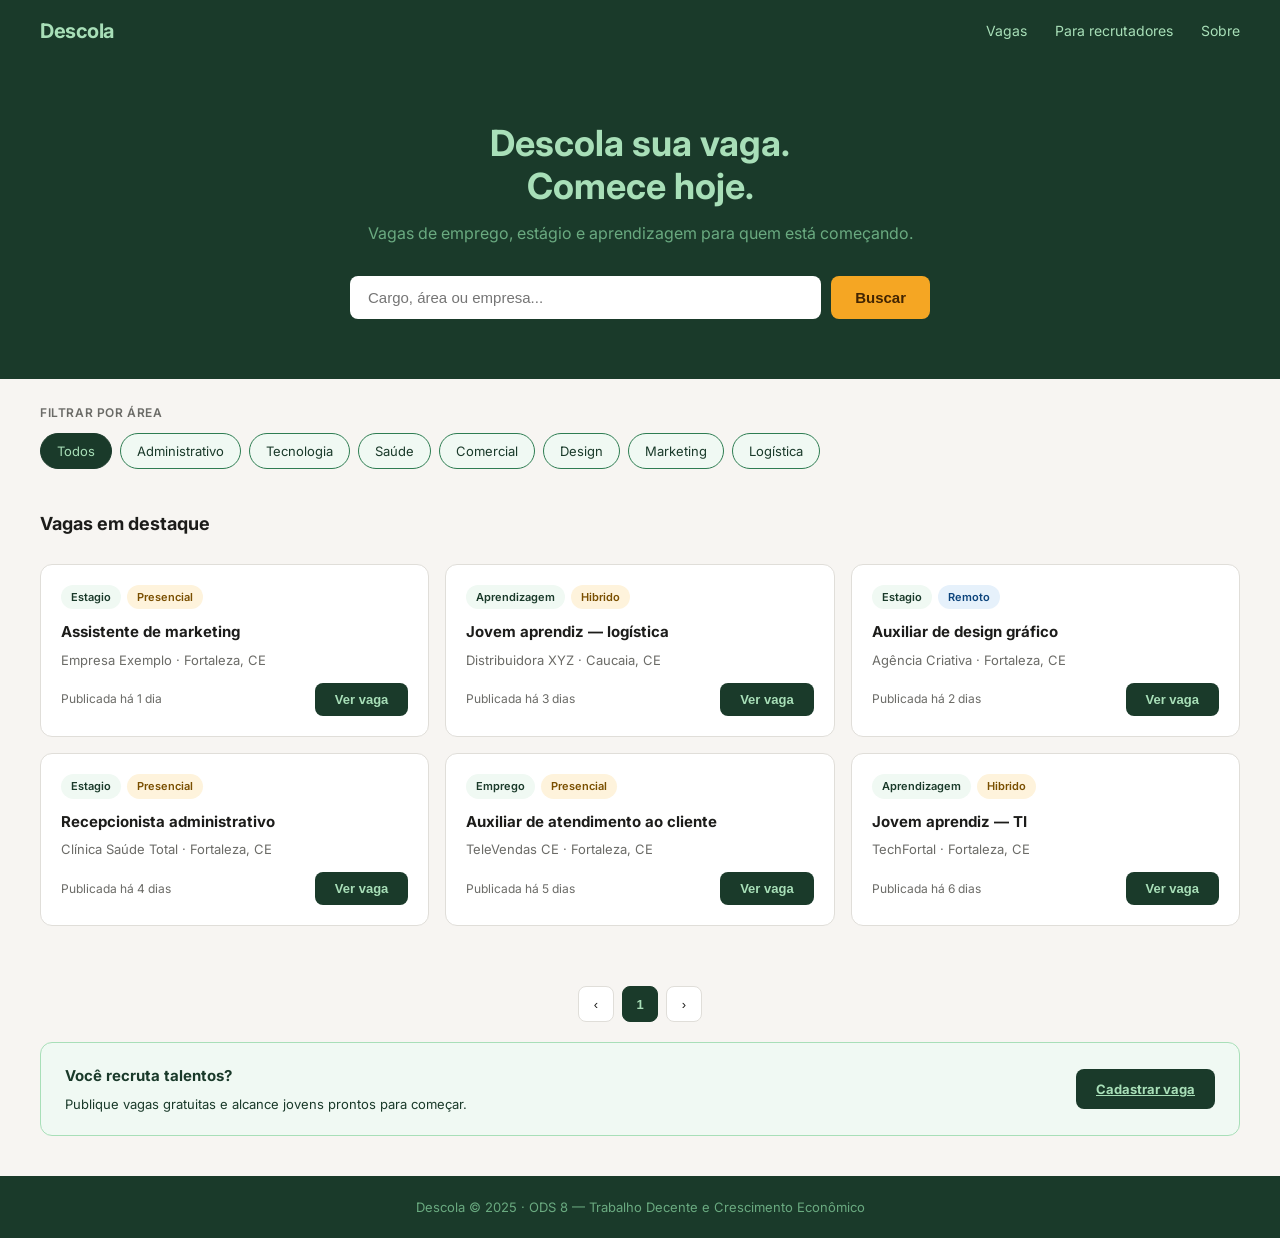
==== index.html @ 8a21354d "Versão inicial (antes das alterações de acessibilidade)" ====
<!DOCTYPE html>
<!-- DÍVIDA TÉCNICA: sem atributo lang -->
<html>
<head>
  <meta charset="UTF-8">
  <!-- DÍVIDA TÉCNICA: sem meta viewport — não responsivo -->
  <title>Descola</title>
  <link rel="preconnect" href="https://fonts.googleapis.com">
  <link href="https://fonts.googleapis.com/css2?family=Inter:wght@400;600;700&display=swap" rel="stylesheet">
  <link rel="stylesheet" href="css/style.css">
</head>
<body>

  <!-- DÍVIDA TÉCNICA: nav sem role="navigation" e sem aria-label -->
  <nav>
    <a href="index.html" class="logo">Descola</a>
    <ul>
      <li><a href="vagas.html">Vagas</a></li>
      <li><a href="painel.html">Para recrutadores</a></li>
      <li><a href="sobre.html">Sobre</a></li>
    </ul>
  </nav>

  <!-- DÍVIDA TÉCNICA: section sem aria-labelledby -->
  <section class="hero">
    <!-- DÍVIDA TÉCNICA: h1 sem id para referência -->
    <h1>Descola sua vaga.<br>Comece hoje.</h1>
    <p>Vagas de emprego, estágio e aprendizagem para quem está começando.</p>
    <!-- DÍVIDA TÉCNICA: form sem role="search" e sem label no input -->
    <form class="busca-form" id="form-busca">
      <input type="text" id="busca" placeholder="Cargo, área ou empresa..." />
      <button type="submit">Buscar</button>
    </form>
  </section>

  <div class="filtros">
    <p>Filtrar por área</p>
    <!-- DÍVIDA TÉCNICA: chips sem role="group", sem aria-label, sem role="button" -->
    <div class="chips">
      <span class="chip chip-ativo" data-tipo="todos" onclick="ativarChip(this)">Todos</span>
      <span class="chip" data-tipo="Administrativo" onclick="ativarChip(this)">Administrativo</span>
      <span class="chip" data-tipo="Tecnologia" onclick="ativarChip(this)">Tecnologia</span>
      <span class="chip" data-tipo="Saúde" onclick="ativarChip(this)">Saúde</span>
      <span class="chip" data-tipo="Comercial" onclick="ativarChip(this)">Comercial</span>
      <span class="chip" data-tipo="Design" onclick="ativarChip(this)">Design</span>
      <span class="chip" data-tipo="Marketing" onclick="ativarChip(this)">Marketing</span>
      <span class="chip" data-tipo="Logistica" onclick="ativarChip(this)">Logística</span>
    </div>
  </div>

  <div class="secao">
    <!-- DÍVIDA TÉCNICA: id no h2 mas sem aria-labelledby na section pai -->
    <h2>Vagas em destaque</h2>
    <!-- DÍVIDA TÉCNICA: sem aria-live para anunciar resultado de busca -->
    <p id="contador" style="font-size:13px;color:#6B6B67;margin-bottom:16px;"></p>
  </div>

  <!-- DÍVIDA TÉCNICA: grid de cards sem role, sem aria-label -->
  <div class="vagas-grid" id="vagas-container"></div>

  <div class="paginacao" id="paginacao"></div>

  <!-- DÍVIDA TÉCNICA: div sem role="complementary" -->
  <div style="background:#F0F9F3;border:0.5px solid #A8DFB8;border-radius:12px;margin:0 40px 40px;padding:20px 24px;display:flex;align-items:center;justify-content:space-between;gap:16px;">
    <div>
      <strong style="display:block;font-size:15px;color:#1A3A2A;margin-bottom:4px;">Você recruta talentos?</strong>
      <p style="font-size:13px;color:#1A3A2A;">Publique vagas gratuitas e alcance jovens prontos para começar.</p>
    </div>
    <a href="painel.html" class="btn-primary" style="white-space:nowrap;">Cadastrar vaga</a>
  </div>

  <!-- DÍVIDA TÉCNICA: footer sem role="contentinfo" -->
  <footer>
    <p>Descola &copy; 2025 · ODS 8 — Trabalho Decente e Crescimento Econômico</p>
  </footer>

  <script src="js/main.js"></script>
</body>
</html>
---- css/style.css ----
/* VERSÃO ANTES — contém dívidas técnicas propositais para fins acadêmicos */
/* Problemas: sem variáveis CSS, valores mágicos, seletores muito específicos,
   propriedades redundantes, sem foco visível acessível, cores hardcoded */

* {
  margin: 0;
  padding: 0;
  box-sizing: border-box;
}

body {
  font-family: 'Inter', sans-serif;
  background-color: #F7F5F2;
  color: #1C1C1A;
  font-size: 15px;
  line-height: 1.7;
}

/* NAVBAR */
nav {
  background-color: #1A3A2A;
  padding: 14px 40px;
  display: flex;
  align-items: center;
  justify-content: space-between;
}

nav .logo {
  color: #A8DFB8;
  font-size: 20px;
  font-weight: 700;
  letter-spacing: -0.5px;
  text-decoration: none;
}

nav ul {
  list-style: none;
  display: flex;
  gap: 28px;
}

nav ul li a {
  color: #A8DFB8;
  text-decoration: none;
  font-size: 14px;
}

nav ul li a:hover {
  color: #ffffff;
}

/* HERO */
.hero {
  background-color: #1A3A2A;
  padding: 60px 40px;
  text-align: center;
}

.hero h1 {
  color: #A8DFB8;
  font-size: 36px;
  font-weight: 700;
  margin-bottom: 12px;
  line-height: 1.2;
}

.hero p {
  color: #6aaa80;
  font-size: 16px;
  margin-bottom: 28px;
}

/* BUSCA */
.busca-form {
  display: flex;
  max-width: 580px;
  margin: 0 auto;
  gap: 10px;
}

.busca-form input {
  flex: 1;
  padding: 13px 18px;
  border-radius: 8px;
  border: none;
  font-size: 15px;
  background: #ffffff;
  color: #1C1C1A;
  outline: none;
}

.busca-form button {
  padding: 13px 24px;
  border-radius: 8px;
  background: #F5A623;
  border: none;
  color: #412402;
  font-size: 15px;
  font-weight: 700;
  cursor: pointer;
}

/* DÍVIDA TÉCNICA: sem :focus-visible — usuários de teclado não veem foco */
.busca-form input:focus {
  outline: none;
}

/* FILTROS */
.filtros {
  padding: 24px 40px 8px;
}

.filtros p {
  font-size: 12px;
  color: #6B6B67;
  font-weight: 600;
  text-transform: uppercase;
  letter-spacing: 0.05em;
  margin-bottom: 10px;
}

.chips {
  display: flex;
  gap: 8px;
  flex-wrap: wrap;
}

.chip {
  padding: 6px 16px;
  border-radius: 20px;
  font-size: 13px;
  border: 1px solid #2E7D52;
  color: #1A3A2A;
  background: #F0F9F3;
  cursor: pointer;
}

/* DÍVIDA TÉCNICA: seletor excessivamente específico */
div.filtros > div.chips > span.chip.chip-ativo {
  background: #1A3A2A;
  color: #A8DFB8;
  border-color: #1A3A2A;
}

/* SEÇÕES */
.secao {
  padding: 32px 40px 8px;
}

.secao h2 {
  font-size: 18px;
  font-weight: 700;
  color: #1C1C1A;
  margin-bottom: 16px;
}

/* CARDS DE VAGA */
.vagas-grid {
  display: grid;
  grid-template-columns: repeat(auto-fill, minmax(320px, 1fr));
  gap: 16px;
  padding: 0 40px 40px;
}

/* DÍVIDA TÉCNICA: valores mágicos sem variáveis */
.card-vaga {
  background: #ffffff;
  border: 0.5px solid #E0DED9;
  border-radius: 12px;
  padding: 20px;
  cursor: pointer;
  transition: border-color 0.2s;
}

.card-vaga:hover {
  border-color: #2E7D52;
}

.card-vaga .badges {
  display: flex;
  gap: 6px;
  margin-bottom: 10px;
}

/* DÍVIDA TÉCNICA: mesma cor definida 3 vezes ao invés de variável */
.badge-tipo {
  background: #F0F9F3;
  color: #1A3A2A;
  font-size: 11px;
  font-weight: 600;
  padding: 3px 10px;
  border-radius: 20px;
}

.badge-modalidade-presencial {
  background: #FEF3DC;
  color: #7A4F00;
  font-size: 11px;
  font-weight: 600;
  padding: 3px 10px;
  border-radius: 20px;
}

.badge-modalidade-hibrido {
  background: #FEF3DC;
  color: #7A4F00;
  font-size: 11px;
  font-weight: 600;
  padding: 3px 10px;
  border-radius: 20px;
}

.badge-modalidade-remoto {
  background: #E6F1FB;
  color: #0C447C;
  font-size: 11px;
  font-weight: 600;
  padding: 3px 10px;
  border-radius: 20px;
}

.card-vaga h3 {
  font-size: 15px;
  font-weight: 700;
  color: #1C1C1A;
  margin-bottom: 4px;
}

.card-vaga .empresa {
  font-size: 13px;
  color: #6B6B67;
  margin-bottom: 12px;
}

.card-vaga .rodape {
  display: flex;
  justify-content: space-between;
  align-items: center;
}

.card-vaga .tempo {
  font-size: 12px;
  color: #6B6B67;
}

/* BOTÕES */
.btn-primary {
  padding: 9px 20px;
  border-radius: 8px;
  background: #1A3A2A;
  border: none;
  color: #A8DFB8;
  font-size: 13px;
  font-weight: 700;
  cursor: pointer;
}

.btn-primary:hover {
  background: #2E7D52;
}

.btn-secondary {
  padding: 9px 20px;
  border-radius: 8px;
  background: transparent;
  border: 1.5px solid #1A3A2A;
  color: #1A3A2A;
  font-size: 13px;
  font-weight: 700;
  cursor: pointer;
}

/* DETALHE DA VAGA */
.detalhe-container {
  max-width: 760px;
  margin: 40px auto;
  padding: 0 20px;
}

.detalhe-header {
  background: #ffffff;
  border: 0.5px solid #E0DED9;
  border-radius: 12px;
  padding: 28px;
  margin-bottom: 20px;
}

.detalhe-header h1 {
  font-size: 24px;
  font-weight: 700;
  color: #1C1C1A;
  margin: 10px 0 6px;
}

.detalhe-header .empresa-local {
  font-size: 14px;
  color: #6B6B67;
  margin-bottom: 20px;
}

.meta-grid {
  display: grid;
  grid-template-columns: 1fr 1fr 1fr 1fr;
  gap: 12px;
  margin-bottom: 20px;
}

.meta-item {
  background: #F7F5F2;
  border-radius: 8px;
  padding: 12px;
}

.meta-item .meta-label {
  font-size: 10px;
  color: #6B6B67;
  font-weight: 600;
  text-transform: uppercase;
  margin-bottom: 4px;
}

.meta-item .meta-valor {
  font-size: 14px;
  font-weight: 700;
  color: #1C1C1A;
}

.cta-bar {
  display: flex;
  gap: 12px;
}

.secao-detalhe {
  background: #ffffff;
  border: 0.5px solid #E0DED9;
  border-radius: 12px;
  padding: 24px;
  margin-bottom: 16px;
}

.secao-detalhe h2 {
  font-size: 16px;
  font-weight: 700;
  color: #1A3A2A;
  border-bottom: 2px solid #A8DFB8;
  padding-bottom: 8px;
  margin-bottom: 14px;
}

.secao-detalhe p {
  font-size: 14px;
  color: #1C1C1A;
  line-height: 1.7;
}

.req-lista {
  list-style: none;
  padding: 0;
}

.req-lista li {
  font-size: 14px;
  color: #1C1C1A;
  padding: 5px 0;
  padding-left: 18px;
  position: relative;
}

.req-lista li::before {
  content: "•";
  color: #2E7D52;
  font-weight: 700;
  position: absolute;
  left: 0;
}

.beneficios-grid {
  display: grid;
  grid-template-columns: 1fr 1fr;
  gap: 8px;
}

.beneficio-item {
  background: #F0F9F3;
  border-radius: 8px;
  padding: 10px 14px;
  font-size: 13px;
  color: #1A3A2A;
  font-weight: 600;
}

.alerta-fraude {
  background: #FEF3DC;
  border: 1px solid #F5A623;
  border-radius: 8px;
  padding: 14px 18px;
  font-size: 13px;
  color: #7A4F00;
  margin-bottom: 16px;
}

/* FORMULÁRIO */
.form-container {
  max-width: 600px;
  margin: 40px auto;
  padding: 0 20px;
}

.form-card {
  background: #ffffff;
  border: 0.5px solid #E0DED9;
  border-radius: 12px;
  padding: 32px;
}

.form-card h1 {
  font-size: 20px;
  font-weight: 700;
  color: #1C1C1A;
  margin-bottom: 6px;
}

.form-card .form-subtitulo {
  font-size: 13px;
  color: #6B6B67;
  margin-bottom: 24px;
}

/* DÍVIDA TÉCNICA: campo sem label associado via for/id em alguns casos */
.campo {
  margin-bottom: 18px;
}

.campo label {
  display: block;
  font-size: 13px;
  font-weight: 600;
  color: #1C1C1A;
  margin-bottom: 6px;
}

.campo input,
.campo select,
.campo textarea {
  width: 100%;
  padding: 10px 14px;
  border: 1px solid #E0DED9;
  border-radius: 8px;
  font-size: 14px;
  background: #ffffff;
  color: #1C1C1A;
  outline: none;
  font-family: 'Inter', sans-serif;
}

/* DÍVIDA TÉCNICA: sem :focus-visible nos inputs */
.campo input:focus,
.campo select:focus,
.campo textarea:focus {
  border-color: #2E7D52;
}

.campo textarea {
  min-height: 100px;
  resize: vertical;
}

.campo .dica {
  font-size: 11px;
  color: #6B6B67;
  margin-top: 4px;
}

.upload-area {
  border: 2px dashed #A8DFB8;
  border-radius: 8px;
  padding: 24px;
  text-align: center;
  background: #F0F9F3;
  cursor: pointer;
}

.upload-area p {
  font-size: 13px;
  color: #1A3A2A;
  font-weight: 600;
  margin-bottom: 4px;
}

.upload-area span {
  font-size: 12px;
  color: #6B6B67;
}

.checkbox-row {
  display: flex;
  gap: 10px;
  align-items: flex-start;
  margin-bottom: 24px;
}

.checkbox-row input {
  margin-top: 3px;
  accent-color: #1A3A2A;
}

.checkbox-row span {
  font-size: 13px;
  color: #6B6B67;
  line-height: 1.5;
}

.form-actions {
  display: flex;
  flex-direction: column;
  gap: 10px;
}

/* PAINEL */
.painel-container {
  max-width: 900px;
  margin: 40px auto;
  padding: 0 20px;
}

.painel-header {
  display: flex;
  justify-content: space-between;
  align-items: center;
  margin-bottom: 24px;
}

.painel-header h1 {
  font-size: 22px;
  font-weight: 700;
  color: #1C1C1A;
}

.painel-header p {
  font-size: 13px;
  color: #6B6B67;
}

.metricas-grid {
  display: grid;
  grid-template-columns: repeat(3, 1fr);
  gap: 16px;
  margin-bottom: 32px;
}

.metrica-card {
  background: #ffffff;
  border: 0.5px solid #E0DED9;
  border-radius: 12px;
  padding: 20px;
  text-align: center;
}

.metrica-card .val {
  font-size: 32px;
  font-weight: 700;
  color: #1A3A2A;
}

.metrica-card .lbl {
  font-size: 12px;
  color: #6B6B67;
  margin-top: 4px;
}

.vagas-lista {
  display: flex;
  flex-direction: column;
  gap: 12px;
  margin-bottom: 32px;
}

.vaga-rec-item {
  background: #ffffff;
  border: 0.5px solid #E0DED9;
  border-radius: 12px;
  padding: 18px 20px;
}

.vaga-rec-top {
  display: flex;
  justify-content: space-between;
  align-items: flex-start;
  margin-bottom: 12px;
}

.vaga-rec-top h3 {
  font-size: 15px;
  font-weight: 700;
  color: #1C1C1A;
  margin-bottom: 3px;
}

.vaga-rec-top .meta {
  font-size: 12px;
  color: #6B6B67;
}

.status-ativa {
  background: #F0F9F3;
  color: #1A3A2A;
  font-size: 11px;
  font-weight: 600;
  padding: 4px 12px;
  border-radius: 20px;
}

.status-encerrada {
  background: #F1EFE8;
  color: #5F5E5A;
  font-size: 11px;
  font-weight: 600;
  padding: 4px 12px;
  border-radius: 20px;
}

.vaga-rec-acoes {
  display: flex;
  gap: 8px;
  border-top: 0.5px solid #E0DED9;
  padding-top: 12px;
}

.btn-xs {
  padding: 5px 14px;
  border-radius: 6px;
  font-size: 12px;
  font-weight: 600;
  border: none;
  cursor: pointer;
}

.btn-xs-ver { background: #F0F9F3; color: #1A3A2A; }
.btn-xs-editar { background: transparent; border: 0.5px solid #E0DED9 !important; color: #6B6B67; }
.btn-xs-encerrar { background: #FCEBEB; color: #A32D2D; }

/* LOGIN */
.login-container {
  min-height: 80vh;
  display: flex;
  align-items: center;
  justify-content: center;
  padding: 40px 20px;
}

.login-card {
  background: #ffffff;
  border: 0.5px solid #E0DED9;
  border-radius: 12px;
  padding: 40px;
  width: 100%;
  max-width: 400px;
}

.login-card h1 {
  font-size: 20px;
  font-weight: 700;
  color: #1C1C1A;
  margin-bottom: 6px;
}

.login-card p {
  font-size: 13px;
  color: #6B6B67;
  margin-bottom: 28px;
}

/* SOBRE */
.sobre-container {
  max-width: 760px;
  margin: 0 auto;
  padding: 40px 20px;
}

.sobre-hero {
  background: #1A3A2A;
  border-radius: 16px;
  padding: 48px 40px;
  margin-bottom: 32px;
}

.sobre-hero h1 {
  color: #A8DFB8;
  font-size: 28px;
  font-weight: 700;
  margin-bottom: 12px;
  line-height: 1.3;
}

.sobre-hero p {
  color: #6aaa80;
  font-size: 15px;
  line-height: 1.7;
}

.ods-banner {
  background: #F0F9F3;
  border-left: 4px solid #1A3A2A;
  border-radius: 0 8px 8px 0;
  padding: 16px 20px;
  margin-bottom: 32px;
}

.ods-banner strong {
  display: block;
  font-size: 14px;
  color: #1A3A2A;
  margin-bottom: 4px;
}

.ods-banner p {
  font-size: 13px;
  color: #1A3A2A;
  line-height: 1.6;
}

.como-lista {
  display: flex;
  flex-direction: column;
  gap: 12px;
  margin-bottom: 32px;
}

.como-item {
  display: flex;
  gap: 16px;
  align-items: flex-start;
  background: #ffffff;
  border: 0.5px solid #E0DED9;
  border-radius: 10px;
  padding: 16px;
}

.como-num {
  width: 32px;
  height: 32px;
  border-radius: 50%;
  background: #1A3A2A;
  color: #A8DFB8;
  font-size: 14px;
  font-weight: 700;
  display: flex;
  align-items: center;
  justify-content: center;
  flex-shrink: 0;
}

.como-item strong {
  display: block;
  font-size: 14px;
  color: #1C1C1A;
  margin-bottom: 2px;
}

.como-item p {
  font-size: 13px;
  color: #6B6B67;
}

.faq-lista {
  display: flex;
  flex-direction: column;
  gap: 8px;
  margin-bottom: 32px;
}

.faq-item {
  background: #ffffff;
  border: 0.5px solid #E0DED9;
  border-radius: 8px;
  overflow: hidden;
}

.faq-pergunta {
  width: 100%;
  text-align: left;
  padding: 14px 18px;
  font-size: 14px;
  font-weight: 600;
  color: #1C1C1A;
  background: none;
  border: none;
  cursor: pointer;
  display: flex;
  justify-content: space-between;
  align-items: center;
}

.faq-resposta {
  padding: 0 18px 14px;
  font-size: 13px;
  color: #6B6B67;
  line-height: 1.6;
  display: none;
}

.faq-resposta.aberta {
  display: block;
}

.contato-grid {
  display: grid;
  grid-template-columns: 1fr 1fr;
  gap: 12px;
  margin-bottom: 24px;
}

.contato-item {
  background: #ffffff;
  border: 0.5px solid #E0DED9;
  border-radius: 8px;
  padding: 14px;
}

.contato-item span {
  display: block;
  font-size: 11px;
  color: #6B6B67;
  font-weight: 600;
  text-transform: uppercase;
  margin-bottom: 4px;
}

.contato-item a {
  font-size: 14px;
  color: #2E7D52;
  text-decoration: none;
}

/* FOOTER */
footer {
  background: #1A3A2A;
  padding: 20px 40px;
  text-align: center;
}

footer p {
  color: #6aaa80;
  font-size: 13px;
}

/* PAGINAÇÃO */
.paginacao {
  display: flex;
  justify-content: center;
  gap: 8px;
  padding: 20px 40px;
}

.pag-btn {
  width: 36px;
  height: 36px;
  border-radius: 8px;
  border: 0.5px solid #E0DED9;
  background: #ffffff;
  font-size: 13px;
  color: #1C1C1A;
  cursor: pointer;
  display: flex;
  align-items: center;
  justify-content: center;
}

.pag-btn.ativo {
  background: #1A3A2A;
  color: #A8DFB8;
  border-color: #1A3A2A;
  font-weight: 700;
}

/* UTILITÁRIOS */
.text-center { text-align: center; }
.mt-8 { margin-top: 8px; }
.mb-16 { margin-bottom: 16px; }

/* DÍVIDA TÉCNICA: sem media queries — não responsivo */
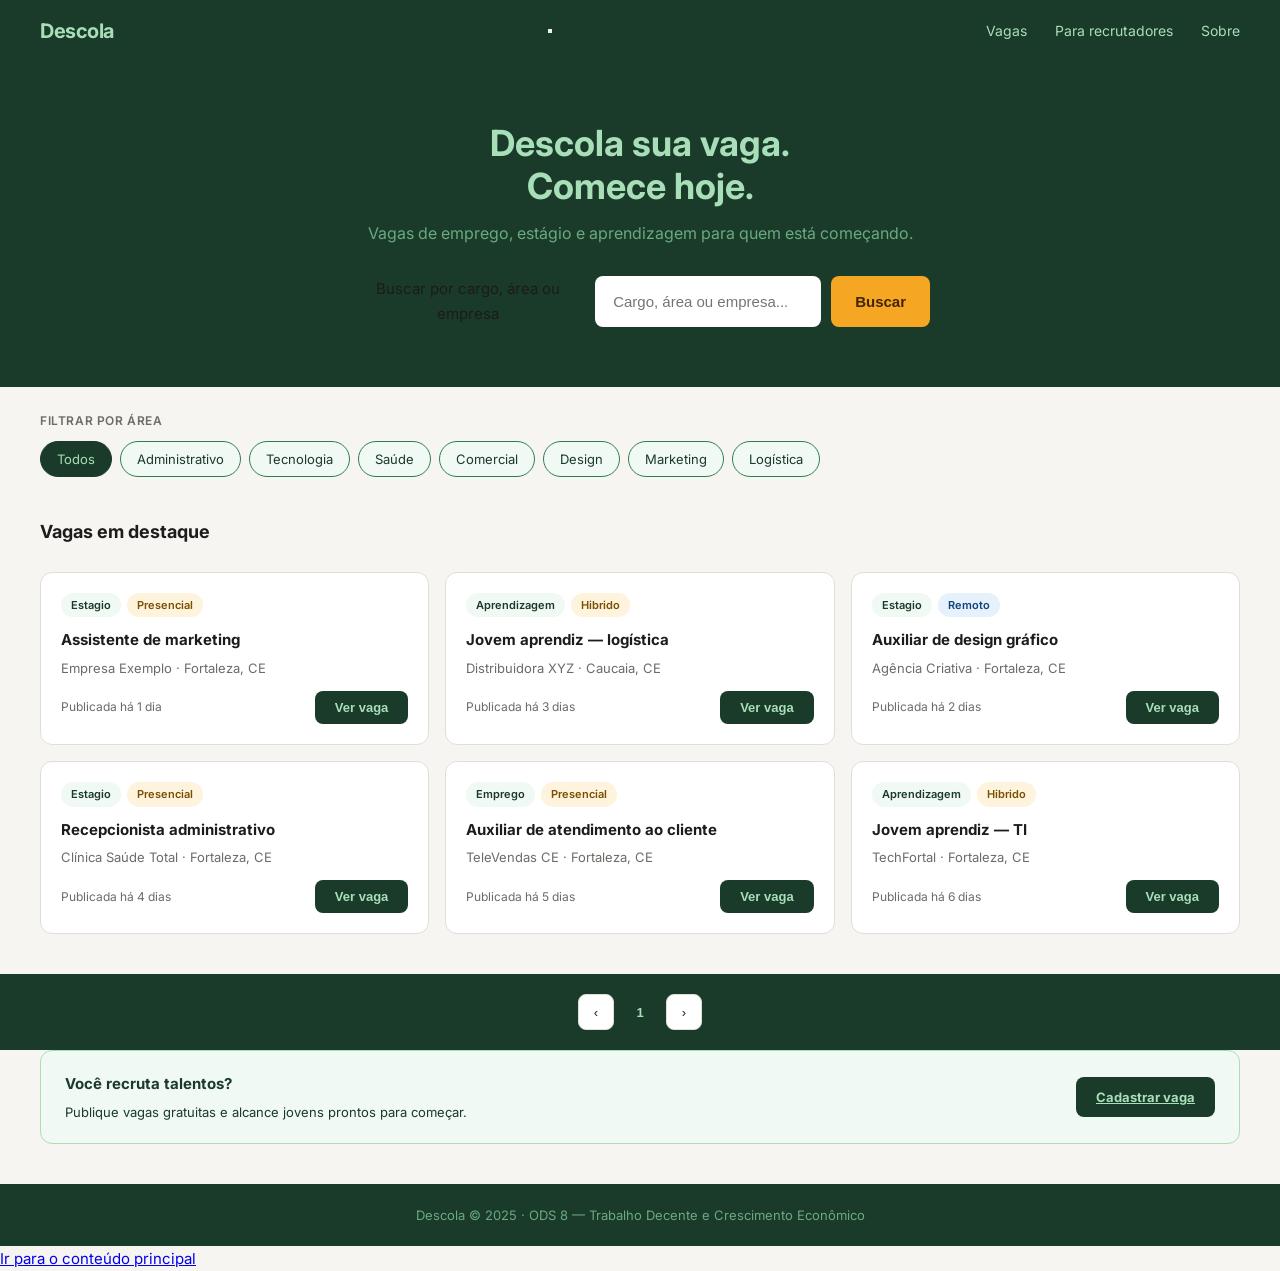
==== commit 49524d5a: "correções no index" ====
--- a/index.html
+++ b/index.html
@@ -1,79 +1,129 @@
 <!DOCTYPE html>
-<!-- DÍVIDA TÉCNICA: sem atributo lang -->
-<html>
+<!-- CORREÇÃO P8-C3: lang="pt-BR" adicionado -->
+<html lang="pt-BR">
 <head>
   <meta charset="UTF-8">
-  <!-- DÍVIDA TÉCNICA: sem meta viewport — não responsivo -->
-  <title>Descola</title>
+  <!-- CORREÇÃO P8-A1: meta viewport adicionado -->
+  <meta name="viewport" content="width=device-width, initial-scale=1.0">
+  <meta name="description" content="Descola — Vagas de emprego, estágio e aprendizagem para jovens em situação de vulnerabilidade.">
+  <title>Descola — Descole sua vaga</title>
   <link rel="preconnect" href="https://fonts.googleapis.com">
-  <link href="https://fonts.googleapis.com/css2?family=Inter:wght@400;600;700&display=swap" rel="stylesheet">
+  <link href="https://fonts.googleapis.com/css2?family=Inter:wght@400;600;700&display=swap&display=swap" rel="stylesheet">
   <link rel="stylesheet" href="css/style.css">
 </head>
 <body>
 
-  <!-- DÍVIDA TÉCNICA: nav sem role="navigation" e sem aria-label -->
-  <nav>
-    <a href="index.html" class="logo">Descola</a>
-    <ul>
+  <!-- CORREÇÃO P8-A2: role="navigation" e aria-label adicionados -->
+  <nav role="navigation" aria-label="Navegação principal">
+    <a href="index.html" class="logo" aria-label="Descola — Página inicial">Descola</a>
+    <button class="nav-toggle" aria-controls="nav-menu" aria-expanded="false" aria-label="Abrir menu de navegação">
+      <span></span><span></span><span></span>
+    </button>
+    <ul id="nav-menu">
+      <!-- CORREÇÃO P8-M6: aria-current="page" no link ativo -->
       <li><a href="vagas.html">Vagas</a></li>
       <li><a href="painel.html">Para recrutadores</a></li>
       <li><a href="sobre.html">Sobre</a></li>
     </ul>
   </nav>
 
-  <!-- DÍVIDA TÉCNICA: section sem aria-labelledby -->
-  <section class="hero">
-    <!-- DÍVIDA TÉCNICA: h1 sem id para referência -->
-    <h1>Descola sua vaga.<br>Comece hoje.</h1>
-    <p>Vagas de emprego, estágio e aprendizagem para quem está começando.</p>
-    <!-- DÍVIDA TÉCNICA: form sem role="search" e sem label no input -->
-    <form class="busca-form" id="form-busca">
-      <input type="text" id="busca" placeholder="Cargo, área ou empresa..." />
-      <button type="submit">Buscar</button>
-    </form>
-  </section>
+  <!-- CORREÇÃO P8-A2: role="main" adicionado -->
+  <main id="conteudo-principal" role="main">
 
-  <div class="filtros">
-    <p>Filtrar por área</p>
-    <!-- DÍVIDA TÉCNICA: chips sem role="group", sem aria-label, sem role="button" -->
-    <div class="chips">
-      <span class="chip chip-ativo" data-tipo="todos" onclick="ativarChip(this)">Todos</span>
-      <span class="chip" data-tipo="Administrativo" onclick="ativarChip(this)">Administrativo</span>
-      <span class="chip" data-tipo="Tecnologia" onclick="ativarChip(this)">Tecnologia</span>
-      <span class="chip" data-tipo="Saúde" onclick="ativarChip(this)">Saúde</span>
-      <span class="chip" data-tipo="Comercial" onclick="ativarChip(this)">Comercial</span>
-      <span class="chip" data-tipo="Design" onclick="ativarChip(this)">Design</span>
-      <span class="chip" data-tipo="Marketing" onclick="ativarChip(this)">Marketing</span>
-      <span class="chip" data-tipo="Logistica" onclick="ativarChip(this)">Logística</span>
+    <section class="hero" aria-labelledby="hero-titulo">
+      <h1 id="hero-titulo">Descola sua vaga.<br>Comece hoje.</h1>
+      <p>Vagas de emprego, estágio e aprendizagem para quem está começando.</p>
+      <!-- CORREÇÃO P8-A2: role="search" adicionado no formulário de busca -->
+      <form class="busca-form" id="form-busca" role="search" aria-label="Buscar vagas">
+        <label for="busca" class="sr-only">Buscar por cargo, área ou empresa</label>
+        <input type="search" id="busca" name="busca"
+               placeholder="Cargo, área ou empresa..."
+               aria-label="Buscar por cargo, área ou empresa" />
+        <button type="submit">Buscar</button>
+      </form>
+    </section>
+
+    <div class="filtros">
+      <p id="label-filtros">Filtrar por área</p>
+      <!-- CORREÇÃO P8-M1: role="group", aria-labelledby e role="button" + tabindex nos chips -->
+      <div class="chips" role="group" aria-labelledby="label-filtros">
+        <span class="chip chip-ativo" role="button" tabindex="0"
+              data-tipo="todos" aria-pressed="true"
+              onclick="ativarChip(this)"
+              onkeydown="if(event.key==='Enter'||event.key===' '){ativarChip(this)}">Todos</span>
+        <span class="chip" role="button" tabindex="0"
+              data-tipo="Administrativo" aria-pressed="false"
+              onclick="ativarChip(this)"
+              onkeydown="if(event.key==='Enter'||event.key===' '){ativarChip(this)}">Administrativo</span>
+        <span class="chip" role="button" tabindex="0"
+              data-tipo="Tecnologia" aria-pressed="false"
+              onclick="ativarChip(this)"
+              onkeydown="if(event.key==='Enter'||event.key===' '){ativarChip(this)}">Tecnologia</span>
+        <span class="chip" role="button" tabindex="0"
+              data-tipo="Saúde" aria-pressed="false"
+              onclick="ativarChip(this)"
+              onkeydown="if(event.key==='Enter'||event.key===' '){ativarChip(this)}">Saúde</span>
+        <span class="chip" role="button" tabindex="0"
+              data-tipo="Comercial" aria-pressed="false"
+              onclick="ativarChip(this)"
+              onkeydown="if(event.key==='Enter'||event.key===' '){ativarChip(this)}">Comercial</span>
+        <span class="chip" role="button" tabindex="0"
+              data-tipo="Design" aria-pressed="false"
+              onclick="ativarChip(this)"
+              onkeydown="if(event.key==='Enter'||event.key===' '){ativarChip(this)}">Design</span>
+        <span class="chip" role="button" tabindex="0"
+              data-tipo="Marketing" aria-pressed="false"
+              onclick="ativarChip(this)"
+              onkeydown="if(event.key==='Enter'||event.key===' '){ativarChip(this)}">Marketing</span>
+        <span class="chip" role="button" tabindex="0"
+              data-tipo="Logistica" aria-pressed="false"
+              onclick="ativarChip(this)"
+              onkeydown="if(event.key==='Enter'||event.key===' '){ativarChip(this)}">Logística</span>
+      </div>
     </div>
-  </div>
 
-  <div class="secao">
-    <!-- DÍVIDA TÉCNICA: id no h2 mas sem aria-labelledby na section pai -->
-    <h2>Vagas em destaque</h2>
-    <!-- DÍVIDA TÉCNICA: sem aria-live para anunciar resultado de busca -->
-    <p id="contador" style="font-size:13px;color:#6B6B67;margin-bottom:16px;"></p>
-  </div>
+    <section class="secao" aria-labelledby="titulo-destaques">
+      <h2 id="titulo-destaques">Vagas em destaque</h2>
+      <!-- CORREÇÃO P8-M3: aria-live="polite" e role="status" no contador -->
+      <p id="contador" role="status" aria-live="polite" aria-atomic="true"
+         style="font-size:13px;color:#6B6B67;margin-bottom:16px;"></p>
+    </section>
 
-  <!-- DÍVIDA TÉCNICA: grid de cards sem role, sem aria-label -->
-  <div class="vagas-grid" id="vagas-container"></div>
+    <!-- CORREÇÃO P8-A2: role="region" e aria-label na grid de cards -->
+    <div class="vagas-grid" id="vagas-container"
+         role="region" aria-label="Lista de vagas"></div>
 
-  <div class="paginacao" id="paginacao"></div>
+    <nav class="paginacao" id="paginacao" aria-label="Paginação de vagas"></nav>
 
-  <!-- DÍVIDA TÉCNICA: div sem role="complementary" -->
-  <div style="background:#F0F9F3;border:0.5px solid #A8DFB8;border-radius:12px;margin:0 40px 40px;padding:20px 24px;display:flex;align-items:center;justify-content:space-between;gap:16px;">
-    <div>
-      <strong style="display:block;font-size:15px;color:#1A3A2A;margin-bottom:4px;">Você recruta talentos?</strong>
-      <p style="font-size:13px;color:#1A3A2A;">Publique vagas gratuitas e alcance jovens prontos para começar.</p>
-    </div>
-    <a href="painel.html" class="btn-primary" style="white-space:nowrap;">Cadastrar vaga</a>
-  </div>
+    <!-- CORREÇÃO: role="complementary" e aria-label na seção de recrutadores -->
+    <aside role="complementary" aria-label="Área para recrutadores"
+           style="background:#F0F9F3;border:0.5px solid #A8DFB8;border-radius:12px;
+                  margin:0 40px 40px;padding:20px 24px;display:flex;
+                  align-items:center;justify-content:space-between;gap:16px;">
+      <div>
+        <strong style="display:block;font-size:15px;color:#1A3A2A;margin-bottom:4px;">
+          Você recruta talentos?
+        </strong>
+        <p style="font-size:13px;color:#1A3A2A;">
+          Publique vagas gratuitas e alcance jovens prontos para começar.
+        </p>
+      </div>
+      <a href="painel.html" class="btn-primary" style="white-space:nowrap;">
+        Cadastrar vaga
+      </a>
+    </aside>
 
-  <!-- DÍVIDA TÉCNICA: footer sem role="contentinfo" -->
-  <footer>
-    <p>Descola &copy; 2025 · ODS 8 — Trabalho Decente e Crescimento Econômico</p>
+  </main>
+
+  <!-- CORREÇÃO P8-A2: role="contentinfo" adicionado -->
+  <footer role="contentinfo">
+    <p>Descola &copy; 2025 &middot; ODS 8 &mdash; Trabalho Decente e Crescimento Econômico</p>
   </footer>
 
+  <!-- Link de pulo para conteúdo principal (acessibilidade por teclado) -->
+  <a href="#conteudo-principal" class="skip-link">Ir para o conteúdo principal</a>
+
+  <script src="js/utils.js"></script>
   <script src="js/main.js"></script>
 </body>
 </html>
